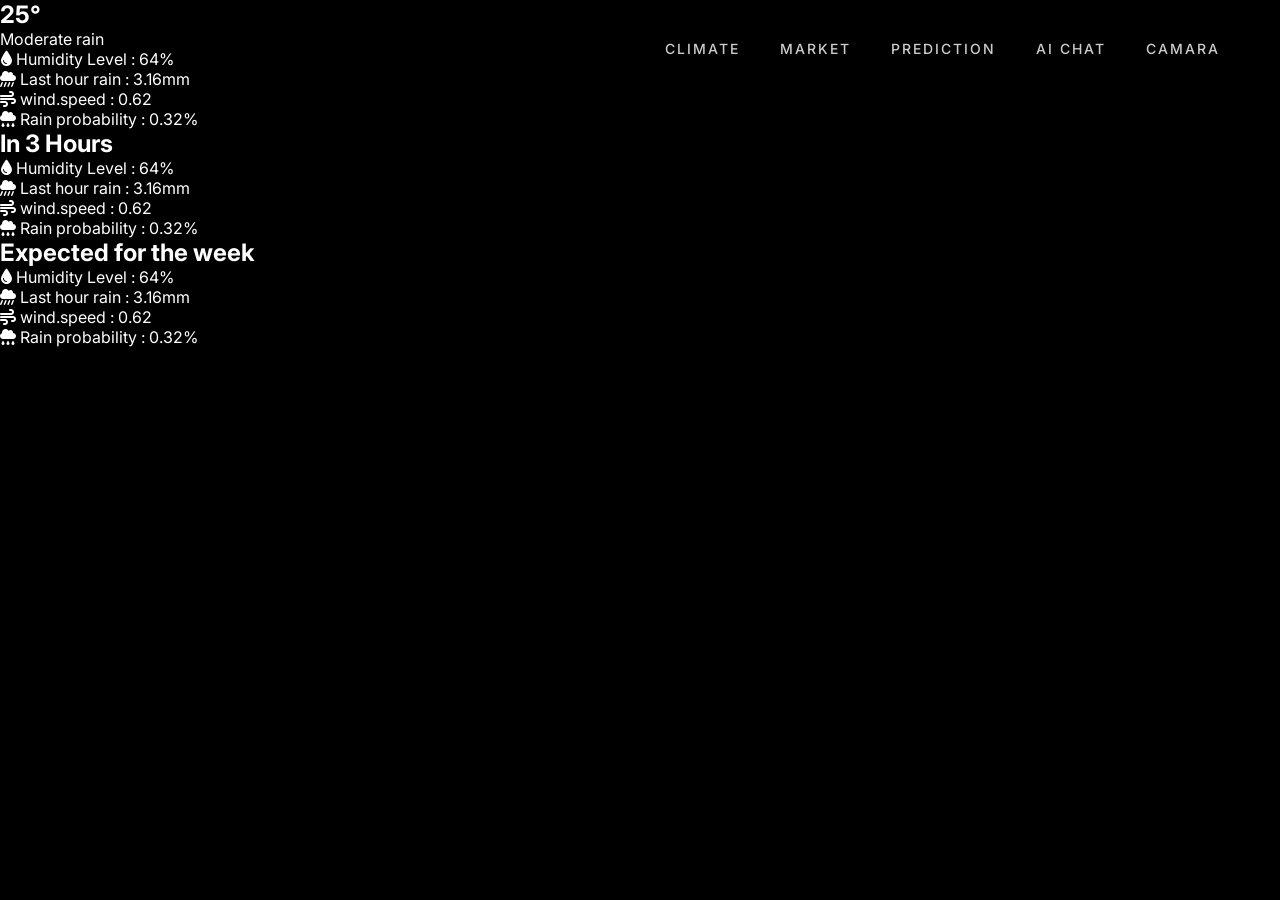
==== climate.html @ a0826045 "created ciment page sample structure" ====
<!DOCTYPE html>
<html lang="en">
<head>
    <meta charset="UTF-8">
    <meta name="viewport" content="width=device-width, initial-scale=1.0">
    <title>Hello Agro | Climate</title>
    <link rel="stylesheet" href="style.css">
    <link href="https://fonts.googleapis.com/css2?family=Inter:wght@300;400;700;900&display=swap" rel="stylesheet">
    <!-- Font Awesome (icons සඳහා) -->
    <link rel="stylesheet" href="https://cdnjs.cloudflare.com/ajax/libs/font-awesome/6.0.0/css/all.min.css">
</head>
<body>

    <!-- Navigation Bar (Index එකේ විදිහටම) -->
    <nav class="navbar">
        <button class="mobile-menu-toggle" onclick="toggleMenu()">
            <span class="bar"></span>
            <span class="bar"></span>
            <span class="bar"></span>
        </button>

        <div class="nav-links" id="navLinks">
            <a href="climate.html" class="active">Climate</a>
            <a href="market.html">Market</a>
            <a href="prediction.html">Prediction</a>
            <a href="chat.html">AI Chat</a>
            <a href="camera.html">Camara</a>
        </div>
    </nav>

    <!-- Climate Content Section -->
    <main class="climate-container">
        
        <!-- වම් පැත්තේ ප්‍රධාන කාලගුණ කාඩ් එක (Main Temp Card) -->
        <section class="main-weather-card">
            <div class="temp-circle">
                <div class="temp-value">
                    <h1>25<span>°</span></h1>
                    <p>Moderate rain</p>
                </div>
            </div>

            <div class="quick-stats">
                <div class="stat-item">
                    <i class="fa-solid fa-droplet icon-green"></i>
                    <span>Humidity Level : 64%</span>
                </div>
                <div class="stat-item">
                    <i class="fa-solid fa-cloud-showers-heavy icon-green"></i>
                    <span>Last hour rain : 3.16mm</span>
                </div>
                <div class="stat-item">
                    <i class="fa-solid fa-wind icon-green"></i>
                    <span>wind.speed : 0.62</span>
                </div>
                <div class="stat-item">
                    <i class="fa-solid fa-cloud-rain icon-green"></i>
                    <span>Rain probability : 0.32%</span>
                </div>
            </div>
        </section>

        <!-- දකුණු පැත්තේ විස්තර (Forecast Details) -->
        <section class="forecast-section">
            
            <!-- In 3 Hours Section -->
            <div class="forecast-block">
                <h2>In 3 Hours</h2>
                <div class="stat-list">
                    <div class="stat-item">
                        <i class="fa-solid fa-droplet icon-green"></i>
                        <span>Humidity Level : 64%</span>
                    </div>
                    <div class="stat-item">
                        <i class="fa-solid fa-cloud-showers-heavy icon-green"></i>
                        <span>Last hour rain : 3.16mm</span>
                    </div>
                    <div class="stat-item">
                        <i class="fa-solid fa-wind icon-green"></i>
                        <span>wind.speed : 0.62</span>
                    </div>
                    <div class="stat-item">
                        <i class="fa-solid fa-cloud-rain icon-green"></i>
                        <span>Rain probability : 0.32%</span>
                    </div>
                </div>
            </div>

            <!-- Expected for the week Section -->
            <div class="forecast-block">
                <h2>Expected for the week</h2>
                <div class="stat-list">
                    <div class="stat-item">
                        <i class="fa-solid fa-droplet icon-green"></i>
                        <span>Humidity Level : 64%</span>
                    </div>
                    <div class="stat-item">
                        <i class="fa-solid fa-cloud-showers-heavy icon-green"></i>
                        <span>Last hour rain : 3.16mm</span>
                    </div>
                    <div class="stat-item">
                        <i class="fa-solid fa-wind icon-green"></i>
                        <span>wind.speed : 0.62</span>
                    </div>
                    <div class="stat-item">
                        <i class="fa-solid fa-cloud-rain icon-green"></i>
                        <span>Rain probability : 0.32%</span>
                    </div>
                </div>
            </div>

        </section>
    </main>

    <script src="main.js"></script>
</body>
</html>
---- style.css ----
/* මූලික සැකසුම් */
* {
    margin: 0;
    padding: 0;
    box-sizing: border-box;
}

body {
    background-color: #000000;
    color: #ffffff;
    font-family: 'Inter', sans-serif;
    overflow-x: hidden;
}

/* Navbar */
.navbar {
    position: absolute;
    top: 0;
    width: 100%;
    padding: 40px 60px;
    display: flex;
    justify-content: flex-end; /* Desktop වලදී දකුණු පැත්තට පෙළගස්වන්න */
    align-items: center;
    z-index: 1000;
}

.nav-links {
    display: flex;
    align-items: center;
}

.nav-links a {
    color: #cccccc;
    text-decoration: none;
    text-transform: uppercase;
    font-size: 14px;
    font-weight: 500;
    letter-spacing: 2px;
    margin-left: 40px;
    transition: color 0.3s ease;
}

.nav-links a:hover {
    color: #ffffff;
}

/* Hero Section */
.hero-section {
    position: relative;
    width: 100%;
    height: 55vh;
}

.hero-img {
    width: 100%;
    height: 100%;
    object-fit: cover; /* object-cover නෙවෙයි object-fit විය යුතුයි */
    opacity: 0.6;
}

.hero-overlay {
    position: absolute;
    bottom: 0;
    left: 0;
    width: 100%;
    height: 100%;
    background: linear-gradient(to bottom, rgba(0,0,0,0) 0%, rgba(0,0,0,1) 100%);
}

/* Main Content Layout */
.content-container {
    max-width: 1200px;
    margin: 0 auto;
    padding: 60px 20px;
    display: flex;
    align-items: center;
    justify-content: space-between;
}

/* Branding (Left Side) */
.branding {
    flex: 1;
}

.title-hello {
    font-size: 120px;
    font-weight: 300;
    line-height: 0.9;
    letter-spacing: -5px;
}

.title-agro {
    font-size: 80px;
    font-weight: 900;
    letter-spacing: 15px;
    margin-top: -10px;
}

/* Vertical Line */
.vertical-divider {
    width: 1px;
    height: 180px;
    background-color: #ffffff;
    opacity: 0.3;
    margin: 0 60px;
}

/* Description (Right Side) */
.description-box {
    flex: 1;
}

.description-text {
    font-size: 20px;
    line-height: 1.6;
    color: #dddddd;
    font-weight: 400;
}

/* Mobile Toggle Button */
.mobile-menu-toggle {
    display: none; /* Desktop වලදී හංගන්න */
    flex-direction: column;
    gap: 6px;
    background: none;
    border: none;
    cursor: pointer;
    z-index: 1100; /* මෙනු එකට වඩා උඩින් තියෙන්න */
}

.mobile-menu-toggle .bar {
    width: 30px;
    height: 3px;
    background-color: #ffffff;
    border-radius: 10px;
    transition: 0.4s;
}

/* Hamburger Animation (Active State) */
.mobile-menu-toggle.active .bar:nth-child(1) {
    transform: translateY(9px) rotate(45deg);
}
.mobile-menu-toggle.active .bar:nth-child(2) {
    opacity: 0;
}
.mobile-menu-toggle.active .bar:nth-child(3) {
    transform: translateY(-9px) rotate(-45deg);
}

/* Mobile Screen Responsive (Fixes) */
@media (max-width: 768px) {
    .navbar {
        padding: 20px 30px;
    }

    .mobile-menu-toggle {
        display: flex;
    }

    .nav-links {
        position: fixed;
        right: -100%;
        top: 0;
        width: 100%; /* මුළු screen එකම වැහෙන්න */
        height: 100vh;
        background: rgba(0, 0, 0, 0.98);
        backdrop-filter: blur(15px);
        flex-direction: column; /* එක පේළියට තිබුණු එක යටට යටට ගන්න */
        align-items: center;
        justify-content: center;
        gap: 35px;
        transition: 0.5s cubic-bezier(0.4, 0, 0.2, 1);
        z-index: 1000;
    }

    .nav-links.active {
        right: 0;
    }

    .nav-links a {
        margin-left: 0;
        font-size: 24px;
        font-weight: 700;
        letter-spacing: 4px;
    }

    .content-container {
        flex-direction: column;
        text-align: center;
        padding-top: 20px;
    }

    .vertical-divider {
        display: none;
    }

    .title-hello { font-size: 80px; }
    .title-agro { font-size: 50px; }
}
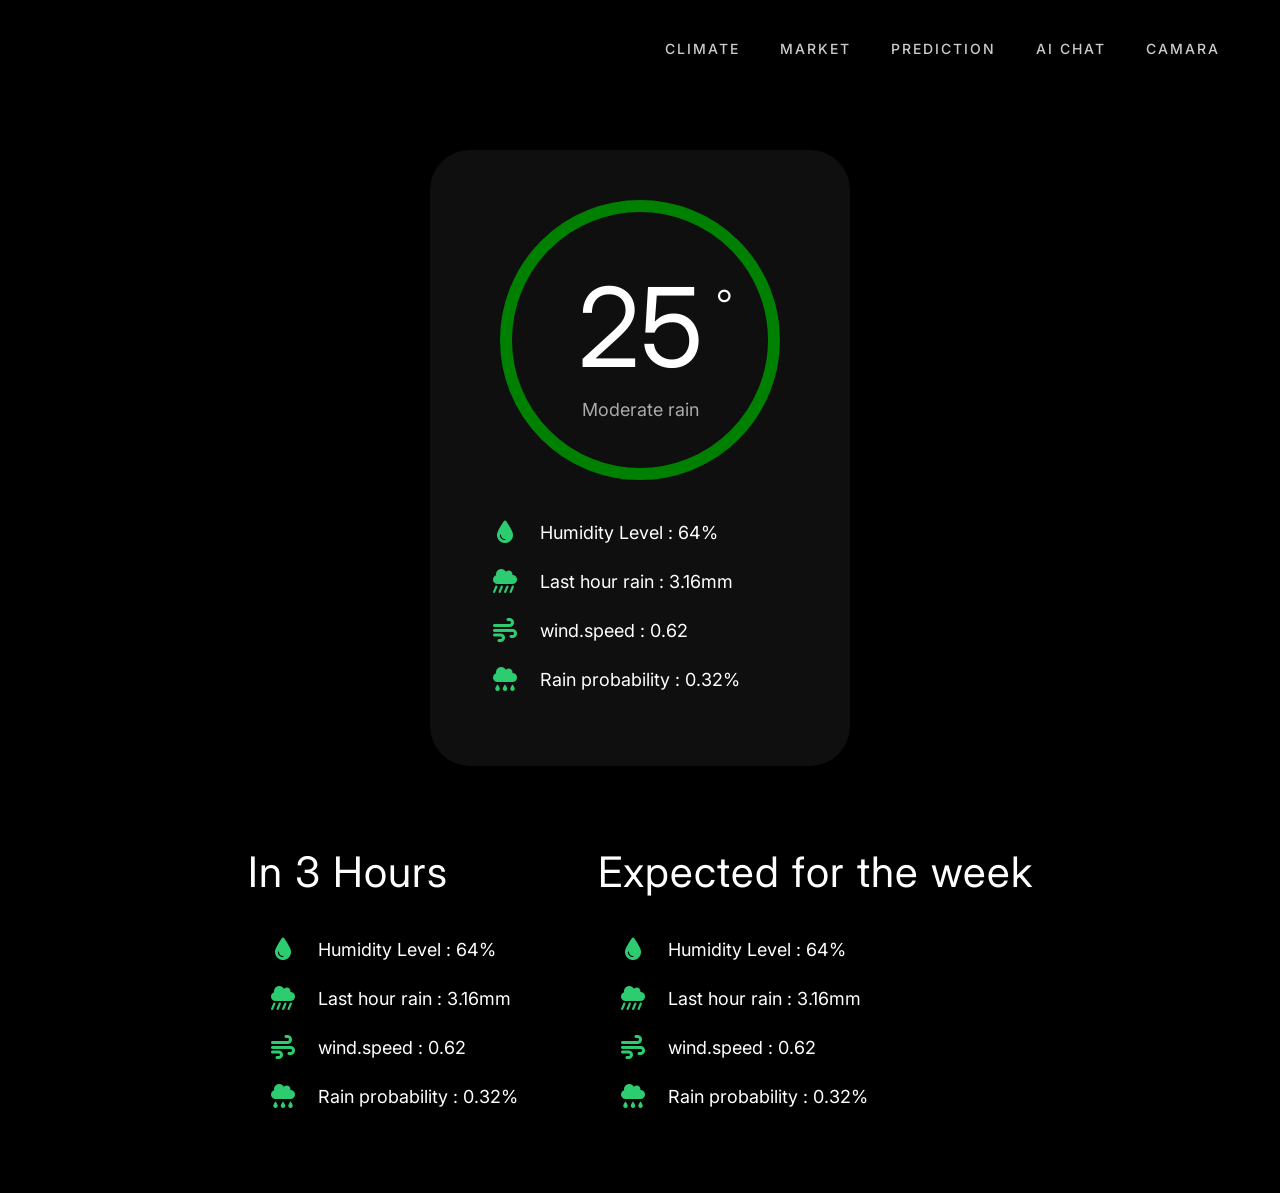
==== commit 9b27a68d: "change main.js type to module" ====
--- a/climate.html
+++ b/climate.html
@@ -112,6 +112,6 @@
         </section>
     </main>
 
-    <script src="main.js"></script>
+    <script type="module" src="main.js"></script>
 </body>
 </html>
--- a/style.css
+++ b/style.css
@@ -196,4 +196,251 @@
 
     .title-hello { font-size: 80px; }
     .title-agro { font-size: 50px; }
+}
+
+/* --- Climate Page Specific Styles (Figma Design) --- */
+
+.climate-container {
+    display: flex;
+    justify-content: space-around;
+    align-items: flex-start;
+    padding: 150px 5% 60px 5%; /* Navbar එකට ඉඩ තබා ඉහළින් padding එකතු කළා */
+    min-height: 100vh;
+    flex-wrap: wrap;
+    gap: 40px;
+}
+
+/* වම් පැත්තේ ප්‍රධාන Card එක */
+.main-weather-card {
+    background: #0f0f0f; /* Figma එකේ තද අළු/කළු පැහැය */
+    padding: 50px 40px;
+    border-radius: 40px;
+    width: 420px;
+    text-align: center;
+    box-shadow: 0 10px 30px rgba(0,0,0,0.5);
+}
+
+.temp-circle {
+    width: 280px;
+    height: 280px;
+    border: 12px solid #008000; /* Figma එකේ තද කොළ පැහැති border එක */
+    border-radius: 50%;
+    display: flex;
+    justify-content: center;
+    align-items: center;
+    margin: 0 auto 40px auto;
+    position: relative;
+}
+
+.temp-value h1 {
+    font-size: 110px;
+    margin: 0;
+    font-weight: 400;
+    position: relative;
+}
+
+/* Degree (°) ලකුණ සඳහා */
+.temp-value h1 span {
+    font-size: 40px;
+    position: absolute;
+    top: 20px;
+    right: -30px;
+    font-weight: 300;
+}
+
+.temp-value p {
+    color: #aaaaaa;
+    font-size: 18px;
+    margin-top: 5px;
+}
+
+/* Icons සහ Stats පේළි */
+.stat-item {
+    display: flex;
+    align-items: center;
+    margin-bottom: 25px;
+    font-size: 18px;
+    color: #ffffff;
+    padding-left: 20px;
+}
+
+.icon-green {
+    color: #2ecc71; /* කොළ පැහැති icons */
+    margin-right: 20px;
+    font-size: 24px;
+    width: 30px;
+    text-align: center;
+}
+
+/* දකුණු පැත්තේ Forecast Sections */
+.forecast-section {
+    display: flex;
+    gap: 80px;
+    flex-wrap: wrap;
+    padding-top: 40px;
+}
+
+.forecast-block h2 {
+    font-size: 42px;
+    font-weight: 400;
+    margin-bottom: 40px;
+    letter-spacing: 1px;
+}
+
+.stat-list {
+    display: flex;
+    flex-direction: column;
+}
+
+/* Responsive (Mobile වලදී පෙළගැස්ම සකස් කිරීම) */
+@media (max-width: 1100px) {
+    .climate-container {
+        justify-content: center;
+        padding-top: 120px;
+    }
+    
+    .forecast-section {
+        justify-content: center;
+        text-align: center;
+        gap: 50px;
+    }
+
+    .stat-item {
+        justify-content: center;
+        padding-left: 0;
+    }
+}
+
+/* Market Page Layout */
+.market-page-container {
+    padding: 150px 8% 50px;
+    max-width: 1400px;
+    margin: 0 auto;
+}
+
+.market-controls {
+    display: flex;
+    gap: 50px;
+    margin-bottom: 60px;
+}
+
+.control-group {
+    display: flex;
+    align-items: center;
+    gap: 20px;
+}
+
+.control-group label {
+    font-size: 18px;
+    color: #ffffff;
+}
+
+/* Figma Styles for Select and Input */
+#marketDropdown, .search-wrapper input {
+    background: transparent;
+    border: 1px solid #ffffff;
+    border-radius: 8px;
+    color: white;
+    padding: 8px 15px;
+    width: 250px;
+    font-family: 'Inter', sans-serif;
+    outline: none;
+}
+
+.search-wrapper {
+    position: relative;
+    display: flex;
+    align-items: center;
+}
+
+.search-wrapper i {
+    position: absolute;
+    right: 15px;
+    color: #ffffff;
+    font-size: 14px;
+}
+
+/* Product Cards Grid */
+.product-grid {
+    display: grid;
+    grid-template-columns: repeat(3, 1fr); /* පේළියට 3 බැගින් */
+    gap: 30px;
+}
+
+/* Figma Green Card Style */
+.market-card {
+    background-color: #1e5d03; /* Figma එකේ කොළ පැහැය */
+    border-radius: 12px;
+    padding: 35px 30px;
+    display: flex;
+    justify-content: space-between;
+    align-items: center;
+    transition: transform 0.2s;
+}
+
+.market-card:hover {
+    transform: scale(1.02);
+}
+
+.item-name {
+    font-size: 48px;
+    font-weight: 500;
+    margin: 0;
+}
+
+.item-meta {
+    font-size: 18px;
+    color: #eeeeee;
+    margin-top: 10px;
+}
+
+.market-label {
+    display: block;
+    font-size: 12px;
+    text-transform: uppercase;
+    color: #a0ffa0;
+    margin-top: 15px;
+    letter-spacing: 1px;
+}
+
+.item-price {
+    font-size: 52px;
+    font-weight: 300;
+}
+
+/* Responsive */
+@media (max-width: 1024px) {
+    .product-grid { grid-template-columns: repeat(2, 1fr); }
+}
+
+@media (max-width: 768px) {
+    .market-controls { flex-direction: column; gap: 20px; }
+    .product-grid { grid-template-columns: 1fr; }
+    .item-name { font-size: 36px; }
+    .item-price { font-size: 40px; }
+}
+
+/* Dropdown එක click කළාම එන options ටික style කිරීම */
+#marketDropdown option {
+    background-color: #121212; /* කළු පැහැති පසුබිම */
+    color: #ffffff;            /* සුදු පැහැති අකුරු */
+    padding: 10px;
+}
+
+/* Dropdown එක උඩ mouse එක තියද්දී (hover) එන පාට වෙනස් කිරීමට (සමහර browser වල වැඩ කරයි) */
+#marketDropdown option:hover {
+    background-color: #1e5d03; 
+}
+
+/* Select element එකේ general style එක (Figma එකට අනුව) */
+#marketDropdown {
+    background: transparent;
+    border: 1px solid #ffffff;
+    border-radius: 8px;
+    color: white;
+    padding: 8px 15px;
+    width: 250px;
+    font-family: 'Inter', sans-serif;
+    outline: none;
+    cursor: pointer;
 }
